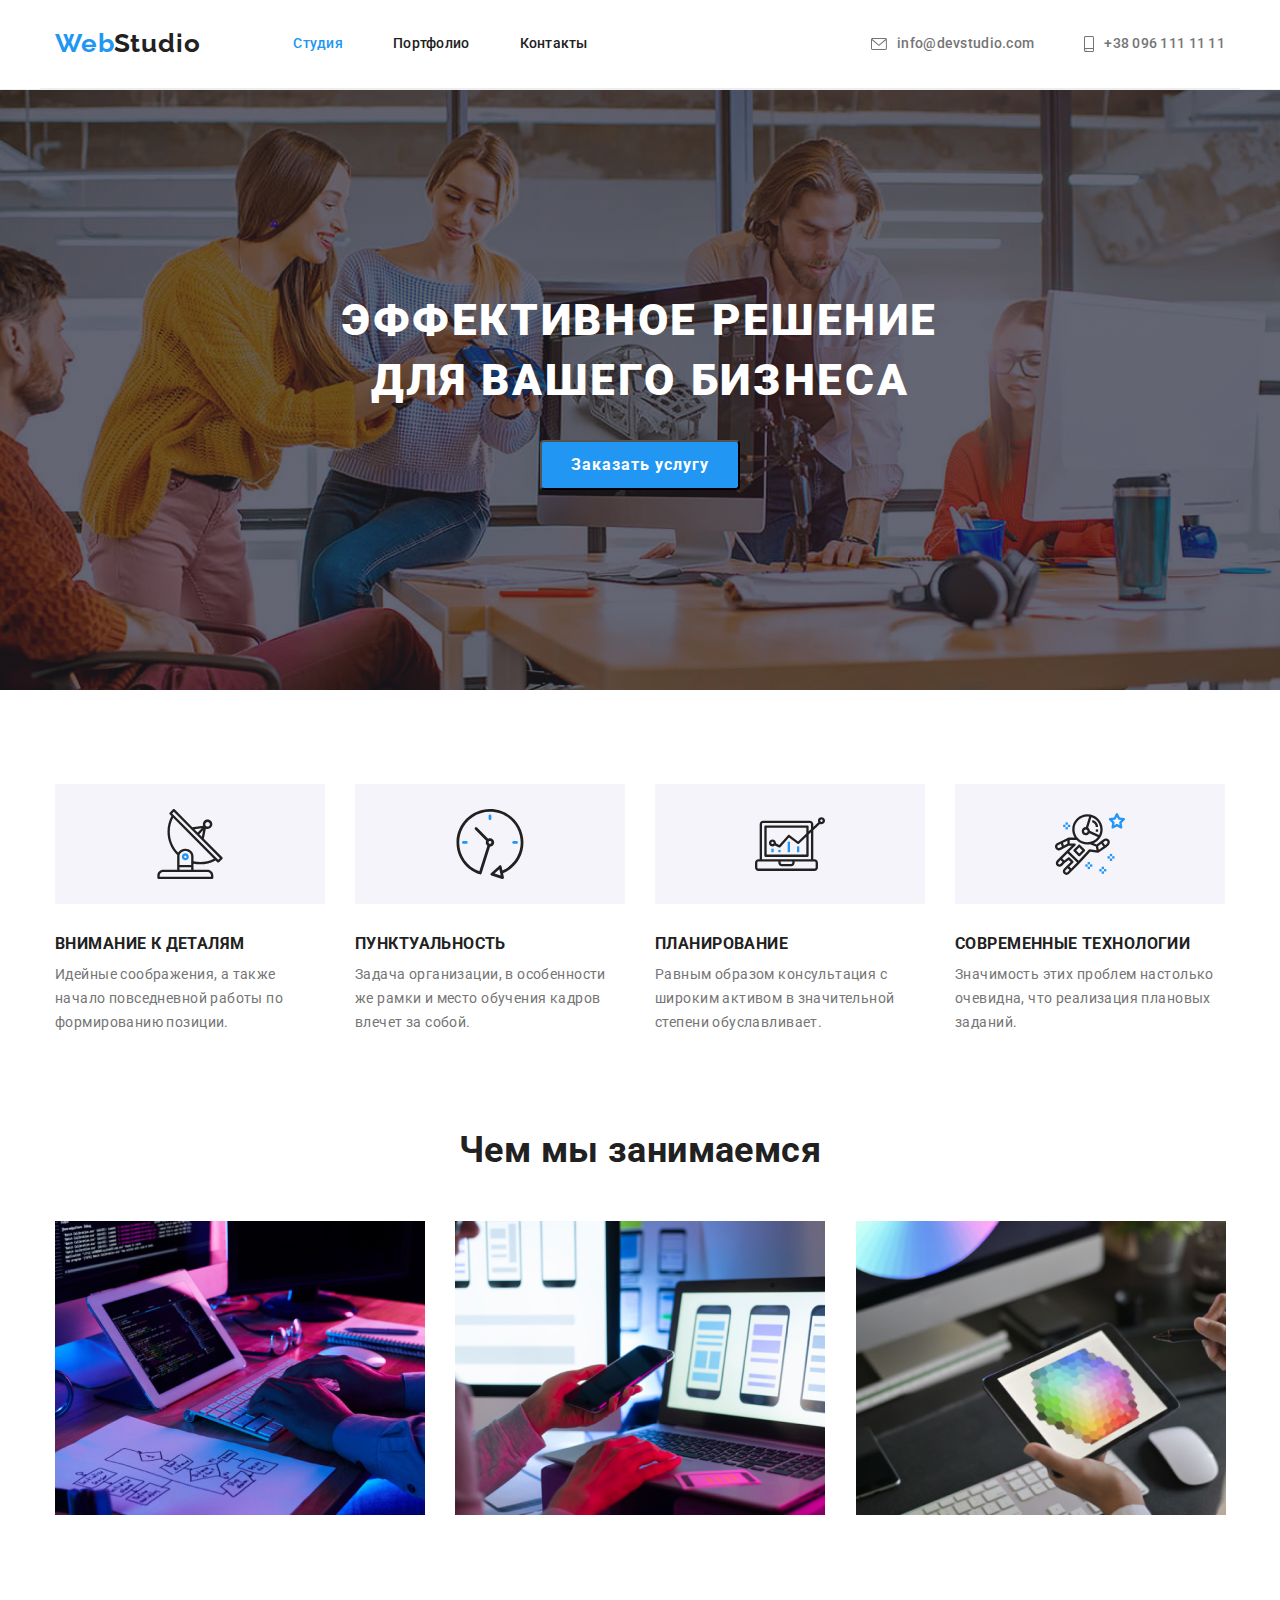
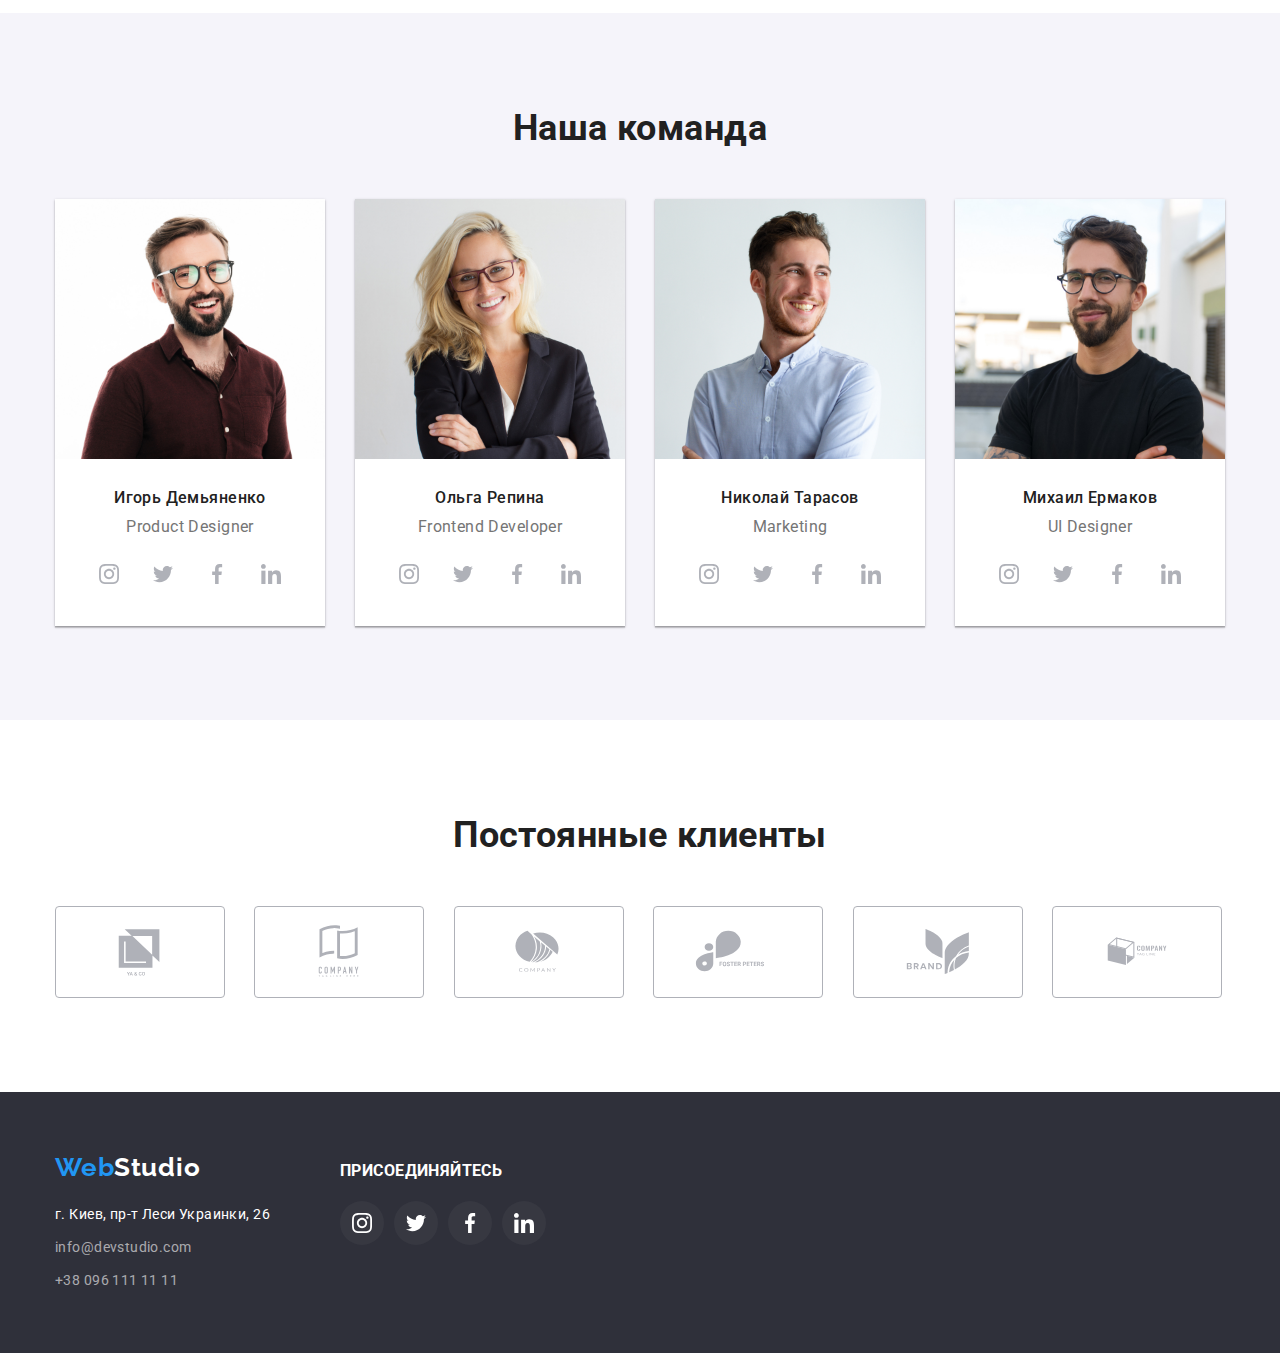
==== index.html @ 9cc6665e "клонувала попередню роботу" ====
<!DOCTYPE html>
<html lang="ru">
    <head>
        <meta charset="UTF-8">
        <meta http-equiv="X-UA-Compatible" content="IE=edge">
        <meta name="viewport" content="width=device-width, initial-scale=1.0">
        <title>homework#4</title>
        <link href="https://fonts.googleapis.com/css2?family=Raleway:wght@700&family=Roboto:wght@400;500;700;900&display=swap"
            rel="stylesheet">
            <link rel="stylesheet" href="https://cdnjs.cloudflare.com/ajax/libs/modern-normalize/1.1.0/modern-normalize.min.css">
            <link rel="stylesheet" href="./css/style.css"/>
    </head>
    <body class="page">
        <!-- Шапка -->
        <header class="header"> 
          <div class="container header">
              <nav class="site-nav">
                  <a class="logo" href="">
                      <span class="logo-accent">Web</span>
                      <span class="logo-black">Studio</span>
                  </a>

                  <ul class="link-list">
                      <li><a id="studio" class="link" href="./index.html">Студия</a></li>
                      <li><a class="link" href="./portfolio.html">Портфолио</a></li>
                      <li><a class="link" href="./index.html">Контакты</a></li>
                  </ul>
              </nav>
              <ul class="contact"> 
                  <li><a class="contact-link icon-envelope" href="mailto:info@devstudio.com">
                          <svg class="envelope">
                              <use href="./images/icons.svg#icon-envelope-icon"></use>
                          </svg>
                          info@devstudio.com 
                      </a>
                  </li>
                  <li><a class="contact-link icon-smartphone" href="tel:+380961111111">
                          <svg class="smartphone">
                              <use href="./images/icons.svg#icon-smartphone-icon"></use>
                          </svg>
                          +38 096 111 11 11
                      </a>
                  </li>
              </ul>
          </div>
      </header>
         <!-- Унікальний контент -->
        <main>
            <!-- Герой -->
            <section class="hero">
                <div class="container">
                  <h1 class="hero-title">ЭФФЕКТИВНОЕ РЕШЕНИЕ ДЛЯ ВАШЕГО БИЗНЕСА</h1>
        
                  <button class="button" type="button" data-modal-open>
                    Заказать услугу
                  </button>
                </div>
              </section>
                
                <!-- Футерс -->
                <section class="section features">
                    <div class="container">
                      <h2 class="section-title hidden">Преимущества</h2>
                      <ul class="features-list">
                        <li>
                          <div class="features-icons">
                            <svg width="70px" height="70px">
                              <use href="./images/icons.svg#icon-antenna-icon"></use>
                            </svg>
                          </div>
                          <h3 class="title">ВНИМАНИЕ К ДЕТАЛЯМ</h3>
                          <p>
                            Идейные соображения, а также начало повседневной работы по
                            формированию позиции.
                          </p>
                        </li>
                        <li>
                          <div class="features-icons">
                            <svg width="70px" height="70px">
                              <use href="./images/icons.svg#icon-clock-icon"></use>
                            </svg>
                          </div>
                          <h3 class="title">ПУНКТУАЛЬНОСТЬ</h3>
                          <p>
                            Задача организации, в особенности же рамки и место обучения
                            кадров влечет за собой.
                          </p>
                        </li>
                        <li>
                          <div class="features-icons">
                            <svg width="70px" height="70px">
                              <use href="./images/icons.svg#icon-diagram-icon"></use>
                            </svg>
                          </div>
                          <h3 class="title">ПЛАНИРОВАНИЕ</h3>
                          <p>
                            Равным образом консультация с широким активом в значительной
                            степени обуславливает.
                          </p>
                        </li>
                        <li>
                          <div class="features-icons">
                            <svg width="70px" height="70px">
                              <use href="./images/icons.svg#icon-astronaut-icon"></use>
                            </svg>
                          </div>
                          <h3 class="title">СОВРЕМЕННЫЕ ТЕХНОЛОГИИ</h3>
                          <p>
                            Значимость этих проблем настолько очевидна, что реализация
                            плановых заданий.
                          </p>
                        </li>
                      </ul>
                    </div>
                </section>
            
            <!-- Робота  -->
            
            <section class="section work">
                <div class="container">
                <h2 class="section-title">Чем мы занимаемся</h2>

                
                    <ul class="work-list">
                        <li>
                            <img src="./images/box1.jpg" alt="Пише код" width="370">
                        </li>
                        <li>
                            <img src="./images/img2.jpg" alt="Сворює інтерфейс" width="370">
                        </li>
                        <li>
                            <img src="./images/box3.jpg" alt="підбирає колір" width="370">
                        </li>
                    </ul>
                </div>
            </section>
           <!-- Staff -->
            
            <section class="section-staff">
                <div class="container">
                <h2 class="section-title">Наша команда</h2>
                <ul class="staff-name">
                    <li class="staff-persons">
                                <img src="./images/team1.jpg" alt="Фото працівника" width="270">
                                <div class="staff-box">
                                    <h3 class="name">Игорь Демьяненко</h3>
                                    <p class="position">Product Designer</p>
                                    <ul class="social-team">
                                        <li><a class="person-link" href="">
                                                <svg class="instagram" width="20px" height="20px">
                                                    <use href="./images/icons.svg#icon-instagram-icon"></use>
                                                </svg>
                                            </a>
                                        </li>
                                        <li><a class="person-link" href="">
                                                <svg class="twitter" width="20px" height="20px">
                                                    <use href="./images/icons.svg#icon-twitter-icon"></use>
                                                </svg>
                                            </a>
                                        </li>
                                        <li><a class="person-link" href="">
                                                <svg class="facebook" width="20px" height="20px">
                                                    <use href="./images/icons.svg#icon-facebook-icon"></use>
                                                </svg>
                                            </a>
                                        </li>
                                        <li><a class="person-link" href="">
                                                <svg class="linkedin" width="20px" height="20px">
                                                    <use href="./images/icons.svg#icon-linkedin-icon"></use>
                                                </svg>
                                            </a>
                                        </li>
                                    </ul>
                                </div>
                            </li>
                        <li class="staff-persons">
                            <img src="./images/team2.jpg" alt="Фото працівника" width="270">
                            <div class="staff-box">
                              <h3 class="name">Ольга Репина</h3>
                              <p class="position">Frontend Developer</p>
                              <ul class="social-team">
                                <li>
                                  <a class="person-link" href="">
                                    <svg class="instagram" width="20px" height="20px">
                                      <use href="./images/icons.svg#icon-instagram-icon"></use>
                                    </svg>
                                  </a>
                                </li>
                                <li>
                                  <a class="person-link" href="">
                                    <svg class="twitter" width="20px" height="20px">
                                      <use href="./images/icons.svg#icon-twitter-icon"></use>
                                    </svg>
                                  </a>
                                </li>
                                <li>
                                  <a class="person-link" href="">
                                    <svg class="facebook" width="20px" height="20px">
                                      <use href="./images/icons.svg#icon-facebook-icon"></use>
                                    </svg>
                                  </a>
                                </li>
                                <li>
                                  <a class="person-link" href="">
                                    <svg class="linkedin" width="20px" height="20px">
                                      <use href="./images/icons.svg#icon-linkedin-icon"></use>
                                    </svg>
                                  </a>
                                </li>
                              </ul>
                            </div>
                          </li>
                          <li class="staff-persons">
                            <img src="./images/team3.jpg" alt="Фото працівника" width="270">
                    
                            <div class="staff-box">
                              <h3 class="name">Николай Тарасов</h3>
                              <p class="position">Marketing</p>
                              <ul class="social-team">
                                <li>
                                  <a class="person-link" href="">
                                    <svg class="instagram" width="20px" height="20px">
                                      <use href="./images/icons.svg#icon-instagram-icon"></use>
                                    </svg>
                                  </a>
                                </li>
                                <li>
                                  <a class="person-link" href="">
                                    <svg class="twitter" width="20px" height="20px">
                                      <use href="./images/icons.svg#icon-twitter-icon"></use>
                                    </svg>
                                  </a>
                                </li>
                                <li>
                                  <a class="person-link" href="">
                                    <svg class="facebook" width="20px" height="20px">
                                      <use href="./images/icons.svg#icon-facebook-icon"></use>
                                    </svg>
                                  </a>
                                </li>
                                <li>
                                  <a class="person-link" href="">
                                    <svg class="linkedin" width="20px" height="20px">
                                      <use href="./images/icons.svg#icon-linkedin-icon"></use>
                                    </svg>
                                  </a>
                                </li>
                              </ul>
                            </div>
                          </li>
                          <li class="staff-persons">
                            <img src="./images/team4.jpg" alt="Фото працівника" width="270">
                        
                            <div class="staff-box">
                              <h3 class="name">Михаил Ермаков</h3>
                              <p class="position">UI Designer</p>
                              <ul class="social-team">
                                <li>
                                  <a class="person-link" href="">
                                    <svg class="instagram" width="20px" height="20px">
                                      <use href="./images/icons.svg#icon-instagram-icon"></use>
                                    </svg>
                                  </a>
                                </li>
                                <li>
                                  <a class="person-link" href="">
                                    <svg class="twitter" width="20px" height="20px">
                                      <use href="./images/icons.svg#icon-twitter-icon"></use>
                                    </svg>
                                  </a>
                                </li>
                                <li>
                                  <a class="person-link" href="">
                                    <svg class="facebook" width="20px" height="20px">
                                      <use href="./images/icons.svg#icon-facebook-icon"></use>
                                    </svg>
                                  </a>
                                </li>
                                <li>
                                  <a class="person-link" href="">
                                    <svg class="linkedin" width="20px" height="20px">
                                      <use href="./images/icons.svg#icon-linkedin-icon"></use>
                                    </svg>
                                  </a>
                                </li>
                              </ul>
                            </div>
                          </li>
                        </ul>
                      </div>
                    </section>
              <!-- Постійні клієнти -->
    <section class="section clients">
    <div class="container">
      <h2 class="section-title">Постоянные клиенты</h2>
      <ul class="clients-icons">
        <li>
          <a class="client-link" href="" rel="noopener noreferrer">
            <svg class="logo" width="106px" height="60px">
              <use href="./images/icons.svg#icon-Logo-client1"></use>
            </svg>
          </a>
        </li>
        <li>
          <a class="client-link" href="" rel="noopener noreferrer">
            <svg class="logo" width="106px" height="60px">
              <use href="./images/icons.svg#icon-Logo-client2"></use>
            </svg>
          </a>
        </li>
        <li>
          <a class="client-link" href="" rel="noopener noreferrer">
            <svg class="logo" width="106px" height="60px">
              <use href="./images/icons.svg#icon-Logo-client3"></use>
            </svg>
          </a>
        </li>
        <li>
          <a class="client-link" href="" rel="noopener noreferrer">
            <svg class="logo" width="106px" height="60px">
              <use href="./images/icons.svg#icon-Logo-client4"></use>
            </svg>
          </a>
        </li>
        <li>
          <a class="client-link" href="" rel="noopener noreferrer">
            <svg class="logo" width="106px" height="60px">
              <use href="./images/icons.svg#icon-Logo-client5"></use>
            </svg>
          </a>
        </li>
        <li>
          <a class="client-link" href="" rel="noopener noreferrer">
            <svg class="logo" width="106px" height="60px">
              <use href="./images/icons.svg#icon-Logo-client6"></use>
            </svg>
          </a>
        </li>
      </ul>
    </div>
  </section>
</main>
        <!-- Підвал -->
        <footer class="page-footer">
            <div class="container footer">
                <div class="address-footer">
                    <a class="logo-footer" href="">
                        <span class="logo-accent">Web</span>
                        <span class="logo-white">Studio</span>
                    </a>
                    
                    <address>
                        <ul class="adress-list">
                            <li><a  class="text-info" href="" rel="noopener noreferrer" target="_blank">г. Киев, пр-т Леси Украинки, 26</a></li>
                            <li>
                                <a class="info" href="mailto:info@devstudio.com">info@devstudio.com</a>
                            </li>
                            <li>
                                <a class="info" href="tel:+380961111111">+38 096 111 11 11</a>
                            </li>
                        </ul>
                    </address>
                </div>

                <div class="social-footer">
                    <h3 class="title">ПРИСОЕДИНЯЙТЕСЬ</h3>
                    <ul class="social-links">
                        <li><a class="link-icon" href="">
                                <svg class="instagram-footer" width="20px" height="20px">
                                    <use href="./images/icons.svg#icon-instagram-icon"></use>
                                </svg>
                            </a></li>
                        <li><a class="link-icon" href="">
                                <svg class="twitter-footer" width="20px" height="20px">
                                    <use href="./images/icons.svg#icon-twitter-icon"></use>
                                </svg>
                            </a>
                        </li>
                        <li><a class="link-icon" href="">
                                <svg class="facebook-footer" width="20px" height="20px">
                                    <use href="./images/icons.svg#icon-facebook-icon"></use>
                                </svg>
                            </a>
                        </li>
                        <li><a class="link-icon" href="">
                                <svg class="linkedin-footer" width="20px" height="20px">
                                    <use href="./images/icons.svg#icon-linkedin-icon"></use>
                                </svg>
                            </a>
                        </li>
                    </ul>
                </div>

            </div>
        </footer>
    </body>
</html>
---- css/style.css ----
/* основной цвет background: #212121; --title-text-color */

/* неактивные контакты, абзац и вторичный  background: #757575; --primari-text-color */

/* основной фон страницы background: #FFFFFF; --primari-white-color */

/* акцент background: #2196F3;--accent-color */
/* ховер героя backgraund: #188CE8; --hover-button */

/* фон шапки bgrcolor: #ececec; --header-bgrcolor */
/* фон героя и футер background: #2F303A; --hero-bgrcolor */
/* фон команда background: #F5F4FA; --staff-bdrcolor */

/* контакты в футере background: #FFFFFF99;   rgba(0, 0, 0, 0.6); --contact-footer */
/* bg-icon-footer: #ffffff0a; rgba(255, 255, 255, 0.1); --bg-icon-footer */
/* Border: #eeeeee; --border-box */
/* Bg-icon: #afb1b8; --bg-icon */
:root {
  --title-text-color: #212121;
  --primari-text-color: #757575;
  --primari-white-color: #ffffff;
  --accent-color: #2196f3;
  --header-bgrcolor: #ececec;
  --hero-bgrcolor: #2f303a;
  --staff-bdrcolor: #f5f4fa;
  --contact-footer: #ffffff99;
  --bg-icon-footer: #ffffff0a;
  --hover-button: #188ce8;
  --border-box: #eeeeee;
  --bg-icon: #afb1b8;
}

.page {
  background-color: var(--primari-white-color);
  color: var(--primari-text-color);

  font-family: Roboto, sans-serif;
  font-weight: 400;
  font-size: 14px;
  line-height: 1.17;
  letter-spacing: 0.03em;
}

ul {
  list-style: none;
  padding-left: 0px;
  margin-top: 0px;
  margin-bottom: 0px;
}
p {
  margin-top: 0px;
  margin-bottom: 0px;
}
img {
  display: block;
}

/* Header */
.header {
  border-bottom: 1px solid var(--border-box);
}
.container {
  width: 1200px;
  padding-left: 15px;
  padding-right: 15px;
  margin-left: auto;
  margin-right: auto;
}
/* Site-nav */
.logo-accent {
  margin-right: -4px;
  color: var(--accent-color);
}
.logo-black {
  color: var(--title-text-color);
}
.logo-white {
  color: var(--primari-white-color);
}

.logo-accent,
.logo-black,
.logo-white {
  font-family: Raleway, sans-serif;
  font-weight: 700;
  font-size: 26px;
  line-height: 1.17;
  letter-spacing: 0.03em;
}
.logo {
  display: inline-block;
}
.container.header {
  display: flex;
  align-items: center;
}
.site-nav {
  display: flex;
  align-items: center;
}
.link-list,
.contact {
  display: flex;
  margin: 0px;
  padding: 0px;
}
.link-list {
  margin-left: 93px;
}
.link-list .link,
.contact .contact-link {
  display: inline-flex;
  padding-top: 32px;
  padding-bottom: 32px;
}
.site-nav .link {
  color: var(--title-text-color);
}
.link-list li + li {
  margin-left: 50px;
}
.site-nav .link:hover,
.site-nav .link:focus {
  color: var(--accent-color);
}
.link {
  position: relative;
}


#studio {
  color: var(--accent-color);
}
#studio::after {
  display: block;
}
#portfolio {
  color: var(--accent-color);
}
#portfolio::after {
  display: block;
}

/* Contact */

.site-nav,
.contact {
  font-weight: 500;
  font-size: 14px;
  line-height: 1.7;
  letter-spacing: 0.02em;
}
.contact-link {
  display: inline-flex;
  align-items: center;
  color: var(--primari-text-color);
}
.contact li + li {
  margin-left: 50px;
}
.contact {
  margin-left: auto;
}
.contact .contact-link:hover,
.contact .contact-link:focus {
  color: var(--accent-color);
}

.envelope {
  width: 16px;
  height: 12px;
  margin-right: 10px;
  fill: var(--primari-text-color);
}
.icon-envelope:hover .envelope,
.icon-envelope:focus .envelope {
  fill: var(--accent-color);
}

.smartphone {
  width: 10px;
  height: 16px;
  margin-right: 10px;
  fill: var(--primari-text-color);
}
.icon-smartphone:hover .smartphone,
.icon-smartphone:focus .smartphone {
  fill: var(--accent-color);
}
a {
  text-decoration: none;
}

/* Hero */
.hero {
  padding-top: 200px;
  padding-bottom: 200px;
  text-align: center;
  margin-left: auto;
  margin-right: auto;
  max-width: 1600px;
  background-image: linear-gradient(
      to right,
      rgba(47, 48, 58, 0.4),
      rgba(47, 48, 58, 0.4)
    ),
    url(../images/hero-icon.jpg);
  background-color: var(--hero-bgrcolor);
  background-position: center;
  background-size: cover;
  background-repeat: no-repeat;
}

.hero-title {
  color: var(--primari-white-color);
  font-weight: 900;
  font-size: 44px;
  line-height: 1.37;
  letter-spacing: 0.06em;
  width: 696px;
  margin: 0px auto 30px auto;
}

/* Section */
.work-list {
  padding-left: 0px;
}

h2 {
  font-weight: 700;
  font-size: 36px;
  text-align: center;
}

/* Features */
.section.features,
.section-project {
  padding-top: 94px;
  padding-bottom: 94px;
  
}
.section-title {
  color: var(--title-text-color);
  margin-top: 0px;
  margin-bottom: 50px;
  text-align: center;
}
.section-title.hidden {
  position: absolute;
  width: 1px;
  height: 1px;
  margin: -1px;
  border: 0;
  padding: 0;
  white-space: nowrap;
  clip-path: inset(100%);
  clip: rect(0 0 0 0);
  overflow: hidden;
}
.features-list {
  display: flex;
  margin-top: 0px;
}
.features-list li {
  width: 270px;
}
.features-list li:not(:nth-last-child(1)) {
  margin-right: 30px;
}
.features-list .title {
  color: var(--title-text-color);
  font-weight: 700;
  margin-top: 0px;
  margin-bottom: 10px;
}
.features-list p {
  line-height: 1.71;
}

.features-icons {
  display: inline-flex;
  justify-content: center;
  align-items: center;
  width: 270px;
  height: 120px;
  margin-bottom: 30px;
  border: none;
  background-color: var(--staff-bdrcolor);
}

/* Work */
.section.work {
  padding-bottom: 94px;
}
.work-list li {
  display: inline-block;
  margin-right: -3px;
}
.work-list li + li {
  margin-left: 30px;
}

/* Staff */
.section-staff {
  padding-top: 94px;
  padding-bottom: 94px;
  background-color: var(--staff-bdrcolor);
}
.staff-name {
  display: flex;
  padding-left: 0px;
  margin-top: 0px;
  margin-bottom: 0px;
  
}
.staff-persons {
  background-color: var(--primari-white-color);
  box-shadow: 0px 1px 3px #00000033, 0px 1px 1px #00000024,
    0px 2px 1px #0000001f;
}
.staff-persons:not(:first-child) {
  margin-left: 30px;
}
.staff-box {
  padding: 30px 32px;
}
.staff-box .name {
  color: var(--title-text-color);
  font-weight: 500;
  font-size: 16px;
  margin-top: 0px;
  margin-bottom: 10px;
  text-align: center;
}
.staff-name .position {
  font-size: 16px;
  text-align: center;
  margin-bottom: 16px;
}

.social-team {
  display: inline-flex;
  justify-content: center;
}
.social-team li + li {
  margin-left: 10px;
}
.person-link {
  display: inline-flex;
  justify-content: center;
  align-items: center;
  width: 44px;
  height: 44px;
  background-color: var(--primari-white-color);
  border-radius: 50%;
}
.person-link:hover,
.person-link:focus {
  background-color: var(--accent-color);
}

.instagram,
.twitter,
.facebook,
.linkedin {
  fill: var(--bg-icon);
}
.person-link:hover .instagram,
.person-link:focus .instagram,
.person-link:hover .twitter,
.person-link:focus .twitter,
.person-link:hover .facebook,
.person-link:focus .facebook,
.person-link:hover .linkedin,
.person-link:focus .linkedin,
.person-link:focus .icon-linkedin-icon {
  fill: var(--primari-white-color);
}

/* Clients */
.section.clients {
  padding: 94px 0px;
}
.clients-icons li + li {
  margin-left: 30px;
}
.clients-icons li {
  display: inline-flex;
}
.client-link {
  display: flex;
  justify-content: center;
  align-items: center;
  width: 170px;
  height: 92px;
  border: 1px solid var(--bg-icon);
  margin-right: -4px;
  border-radius: 4px;
}
/* .clients-icons:hover .client-link.one,
.clients-icons:focus .client-link.one {
  border: 1px solid var(--accent-color);
} */
.client-link:hover,
.client-link:focus {
  border: 1px solid var(--accent-color);
}
.logo {
  fill: var(--bg-icon);
}
.client-link:hover .logo,
.client-link:focus .logo {
  fill: var(--accent-color);
}

/* Footer */

.page-footer {
  padding-top: 60px;
  padding-bottom: 60px;

  background-color: var(--hero-bgrcolor);
}
.container.footer {
  display: flex;
  align-items: baseline;
}
.logo-footer {
  display: block;
  margin-bottom: 20px;
}
.adress-list {
  padding-left: 0px;
}
.adress-list li + li {
  margin-top: 9px;
}
.adress-list .text-info {
  color: var(--primari-white-color);
  font-style: normal;
  line-height: 1.71;
}
.adress-list .info {
  color: var(--contact-footer);
  font-style: normal;
  line-height: 1.71;
}
.adress-list .info:hover,
.adress-list .info:focus {
  color: var(--accent-color);
}

.social-footer .title {
  color: var(--primari-white-color);
  font-weight: 700;
  margin-top: 0px;
  margin-bottom: 20px;
}
.social-footer {
  margin-left: 70px;
}
.social-links {
  display: inline-flex;
  justify-content: center;
}
.social-links li + li {
  margin-left: 10px;
}
.link-icon {
  display: inline-flex;
  justify-content: center;
  align-items: center;
  width: 44px;
  height: 44px;
  background-color: var(--bg-icon-footer);
  border-radius: 50%;
}

.instagram-footer,
.twitter-footer,
.facebook-footer,
.linkedin-footer {
  fill: var(--primari-white-color);
}

.link-icon:hover,
.link-icon:focus {
  background-color: var(--accent-color);
}
/* .social-links:focus .footer-icons {
  background-color: var(--accent-color);
} */
/* Button */
.button {
  width: 200px;
  height: 50px;

  color: var(--primari-white-color);
  background-color: var(--accent-color);
  border-radius: 4px;
  font-weight: 700;
  font-size: 16px;
  line-height: 1.88;
  letter-spacing: 0.06em;
  cursor: pointer;
  text-align: center;
  
}
.button:hover,
.button:focus {
  background-color: var(--hover-button);
}

.buttons {
font-family: inherit; /*Наследование шрифта через родителя */
font-weight: 500;
font-size: 16px;
line-height: 1.6;
text-align: center;
letter-spacing: 0.03em;
background-color: var(--staff-bdrcolor);
padding: 6px 22px;
border-radius: 4px;
border: 0px;
cursor: pointer;
}
.buttons:hover,
.buttons:focus {
  color: var(--primari-white-color);
  background-color: var(--accent-color);
  box-shadow: 0px 2px 2px 0px #0000001f, 0px 1px 2px 0px #00000014,
    0px 3px 1px 0px #0000001a;
}

/* PORTFOLIO */
/* Filter */

.filter {
  width: 611px;
  height: 54px;
  margin: 94px auto 34px;
}
.project {
  margin-bottom: 94px;
}
.buttons-filter {
  margin: 0px auto 50px;
  display: flex;
  justify-content: center;
}
.buttons-filter li + li {
  margin-left: 8px;
}

/* Project */
.text-box {
  padding: 20px 24px;
  border-right: 1px solid var(--border-box);
  border-bottom: 1px solid var(--border-box);
  border-left: 1px solid var(--border-box);
}
.project-name {
  color: var(--title-text-color);
  font-weight: 700;
  font-size: 18px;
  line-height: 2;
  vertical-align: top;
  text-align: left;
  letter-spacing: 0.06em;
  margin-top: 0px;
  margin-bottom: 4px;
}

.project-text {
  color: var(--primari-white-color);
}

.project-direction {
  font-size: 16px;
  line-height: 1.88;
  text-align: left;
  vertical-align: top;
  letter-spacing: 0.03em;

  color: var(--primari-text-color);
}

.project-text:hover {
  color: var(--primari-white-color);
  background-color: var(--accent-color);
}
.project-list {
  display: flex;
  flex-wrap: wrap;
}
.project-list li:not(:nth-of-type(3n)) {
  margin-right: 30px;
}
.project-list li:not(:nth-last-child(-n + 3)) {
  margin-bottom: 30px;
}
.project-card a {
  display: block;
}
.project-card a:hover,
.project-card a:focus {
  box-shadow: 1px 4px 6px 0px #00000029, 0px 4px 4px 0px #0000000f,
    0px 1px 1px 0px #0000001f;
}
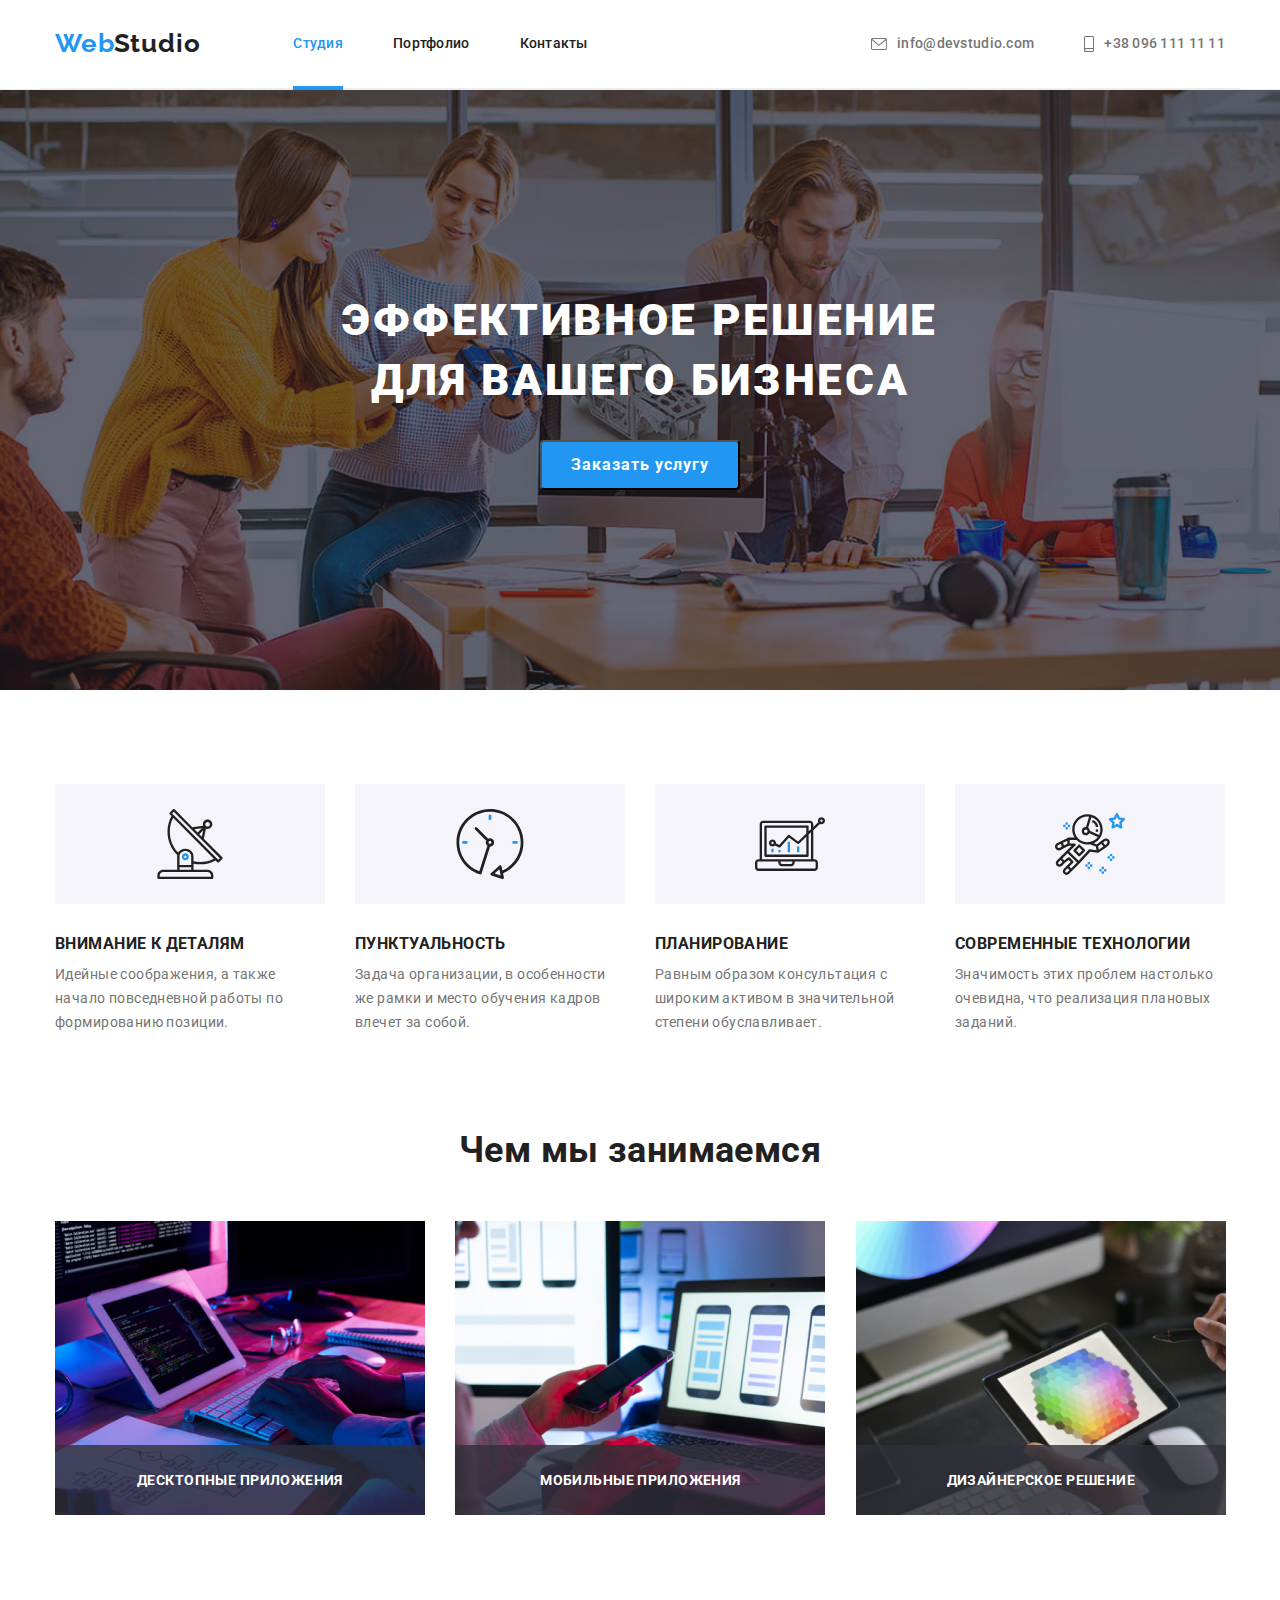
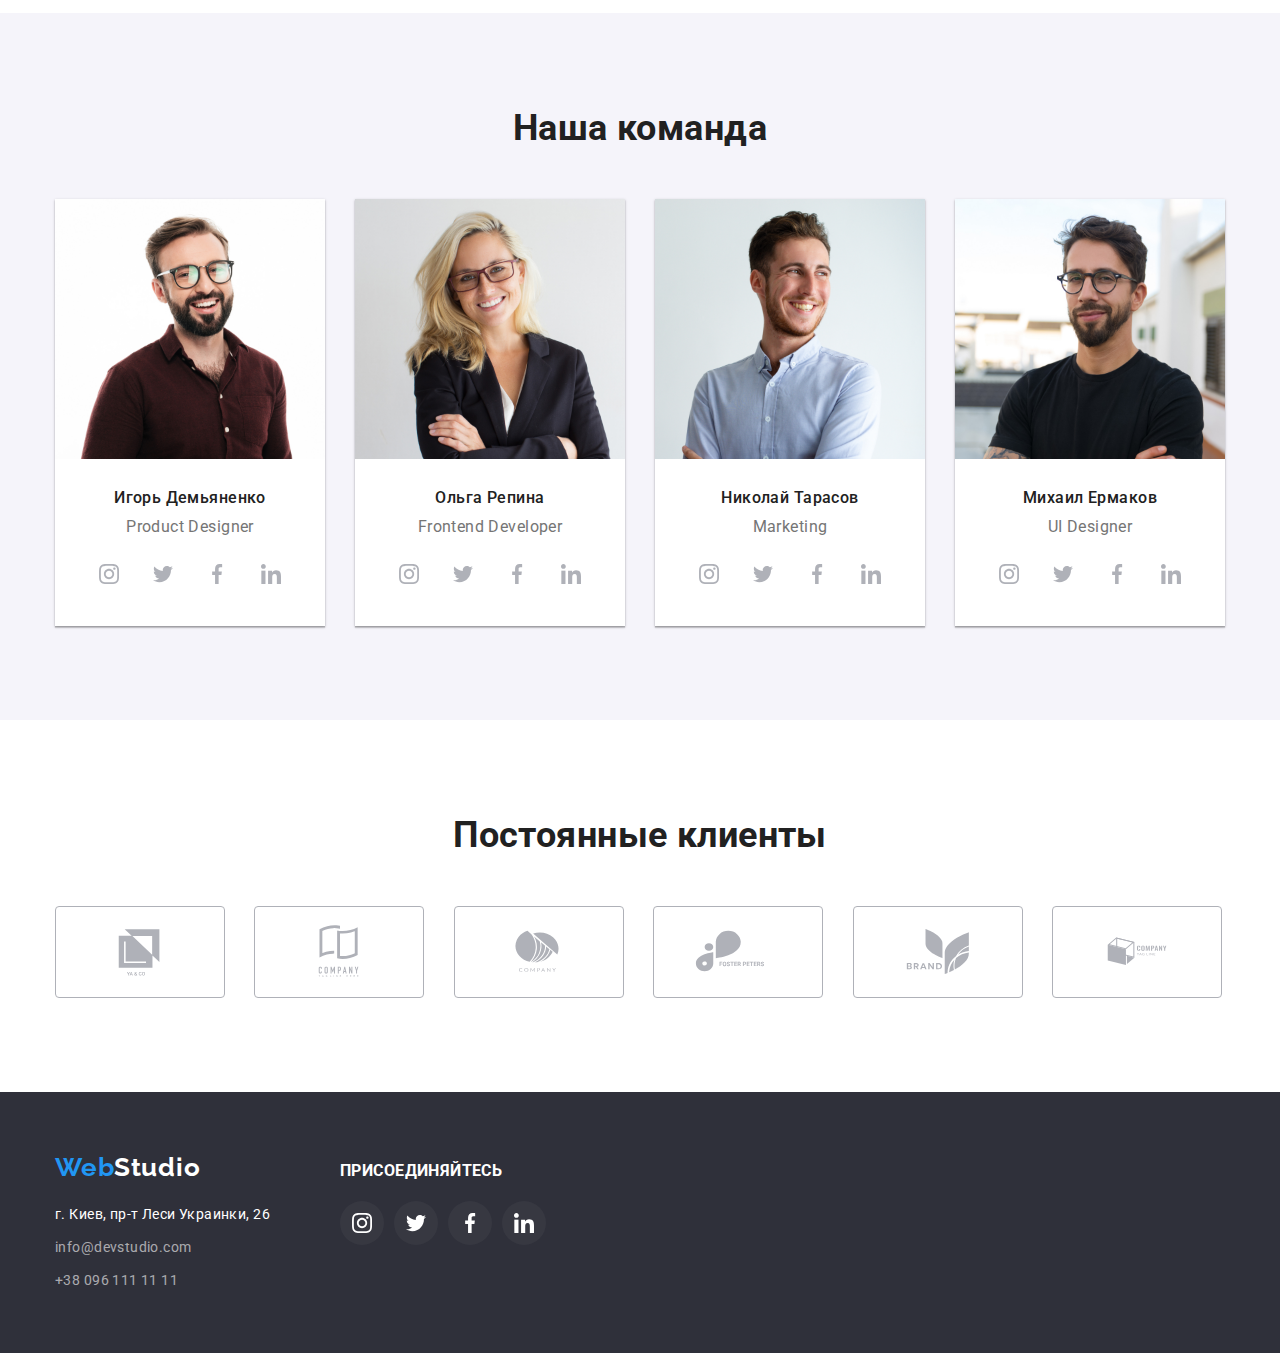
==== commit f049ac25: "завершила роботу" ====
--- a/index.html
+++ b/index.html
@@ -4,15 +4,15 @@
         <meta charset="UTF-8">
         <meta http-equiv="X-UA-Compatible" content="IE=edge">
         <meta name="viewport" content="width=device-width, initial-scale=1.0">
-        <title>homework#4</title>
+        <title>homework#5</title>
         <link href="https://fonts.googleapis.com/css2?family=Raleway:wght@700&family=Roboto:wght@400;500;700;900&display=swap"
             rel="stylesheet">
             <link rel="stylesheet" href="https://cdnjs.cloudflare.com/ajax/libs/modern-normalize/1.1.0/modern-normalize.min.css">
             <link rel="stylesheet" href="./css/style.css"/>
     </head>
     <body class="page">
-        <!-- Шапка -->
-        <header class="header"> 
+      <!-- Шапка -->
+      <header class="header"> 
           <div class="container header">
               <nav class="site-nav">
                   <a class="logo" href="">
@@ -21,10 +21,10 @@
                   </a>
 
                   <ul class="link-list">
-                      <li><a id="studio" class="link" href="./index.html">Студия</a></li>
-                      <li><a class="link" href="./portfolio.html">Портфолио</a></li>
-                      <li><a class="link" href="./index.html">Контакты</a></li>
-                  </ul>
+                    <li><a id="studio" class="link" href="./index.html">Студия</a></li>
+                    <li><a class="link" href="./portfolio.html">Портфолио</a></li>
+                    <li><a class="link" href="./index.html">Контакты</a></li>
+                </ul>
               </nav>
               <ul class="contact"> 
                   <li><a class="contact-link icon-envelope" href="mailto:info@devstudio.com">
@@ -44,7 +44,7 @@
               </ul>
           </div>
       </header>
-         <!-- Унікальний контент -->
+          <!-- Унікальний контент -->
         <main>
             <!-- Герой -->
             <section class="hero">
@@ -123,18 +123,27 @@
                 
                     <ul class="work-list">
                         <li>
+                          <div class="work-box">
                             <img src="./images/box1.jpg" alt="Пише код" width="370">
-                        </li>
-                        <li>
+                            <p class="work-text">ДЕСКТОПНЫЕ ПРИЛОЖЕНИЯ</p>
+                          </div>
+                        </li>
+                        <li>
+                          <div class="work-box">
                             <img src="./images/img2.jpg" alt="Сворює інтерфейс" width="370">
-                        </li>
-                        <li>
+                            <p class="work-text">МОБИЛЬНЫЕ ПРИЛОЖЕНИЯ</p>
+                          </div>
+                        </li>
+                        <li>
+                          <div class="work-box">
                             <img src="./images/box3.jpg" alt="підбирає колір" width="370">
+                            <p class="work-text">ДИЗАЙНЕРСКОЕ РЕШЕНИЕ</p>
+                          </div>
                         </li>
                     </ul>
                 </div>
             </section>
-           <!-- Staff -->
+              <!-- Staff -->
             
             <section class="section-staff">
                 <div class="container">
--- a/css/style.css
+++ b/css/style.css
@@ -28,6 +28,8 @@
   --hover-button: #188ce8;
   --border-box: #eeeeee;
   --bg-icon: #afb1b8;
+  --bg-overflay: #2196f3e5;
+  --timing-function: cubic-bezier(0.4, 0, 0.2, 1);
 }
 
 .page {
@@ -113,32 +115,54 @@
   padding-top: 32px;
   padding-bottom: 32px;
 }
-.site-nav .link {
+/* / .site-nav .link { 
   color: var(--title-text-color);
 }
-.link-list li + li {
-  margin-left: 50px;
-}
+
 .site-nav .link:hover,
 .site-nav .link:focus {
   color: var(--accent-color);
+}   */
+.link-list .link {
+  color: var(--title-text-color);
+
+  transition: color 250ms var(--timing-function);
+}
+.link-list li + li {
+  margin-left: 50px;
+}
+.link-list .link:hover,
+.link-list .link:focus {
+  color: var(--accent-color);
 }
 .link {
   position: relative;
 }
-
+.link::after {
+  content: "";
+
+  position: absolute;
+  left: 0px;
+  bottom: -2px;
+
+  display: block;
+  width: 100%;
+  height: 4px;
+  background-color: var(--accent-color);
+  opacity: 0;
+}
 
 #studio {
   color: var(--accent-color);
 }
 #studio::after {
-  display: block;
+  opacity: 1;
 }
 #portfolio {
   color: var(--accent-color);
 }
 #portfolio::after {
-  display: block;
+  opacity: 1;
 }
 
 /* Contact */
@@ -299,6 +323,22 @@
 .work-list li + li {
   margin-left: 30px;
 }
+.work-box {
+    position: relative;
+  }
+  .work-text {
+    position: absolute;
+    bottom: 0;
+    display: flex;
+    justify-content: center;
+    align-items: center;
+    width: 100%;
+    height: 70px;
+  
+    font-weight: 700;
+    color: var(--primari-white-color);
+    background: #2f303acc;
+  }
 
 /* Staff */
 .section-staff {
@@ -551,7 +591,6 @@
 .buttons-filter li + li {
   margin-left: 8px;
 }
-
 /* Project */
 .text-box {
   padding: 20px 24px;
@@ -571,10 +610,6 @@
   margin-bottom: 4px;
 }
 
-.project-text {
-  color: var(--primari-white-color);
-}
-
 .project-direction {
   font-size: 16px;
   line-height: 1.88;
@@ -585,25 +620,109 @@
   color: var(--primari-text-color);
 }
 
-.project-text:hover {
-  color: var(--primari-white-color);
-  background-color: var(--accent-color);
-}
 .project-list {
   display: flex;
   flex-wrap: wrap;
 }
+
 .project-list li:not(:nth-of-type(3n)) {
   margin-right: 30px;
 }
 .project-list li:not(:nth-last-child(-n + 3)) {
   margin-bottom: 30px;
 }
-.project-card a {
+.project-link {
   display: block;
-}
-.project-card a:hover,
-.project-card a:focus {
+  box-shadow: none;
+  transition: box-shadow 250ms var(--timing-function);
+}
+.project-link:hover,
+.project-link:focus {
   box-shadow: 1px 4px 6px 0px #00000029, 0px 4px 4px 0px #0000000f,
     0px 1px 1px 0px #0000001f;
+}
+/* Overflay */
+.project-description {
+  position: relative;
+  overflow: hidden;
+}
+.project-description::before {
+  content: "";
+  position: absolute;
+  width: 100%;
+  height: 100%;
+
+  transform: translateY(100%);
+  transition: transform 250ms var(--timing-function);
+
+  background-color: var(--bg-overflay);
+}
+.project-link:hover .project-description::before,
+.project-link:focus .project-description::before {
+  transform: translateY(0);
+}
+.description {
+  position: absolute;
+  top: 50%;
+  left: 50%;
+  transform: translate(-50%, 100%);
+  transition: transform 250ms var(--timing-function);
+
+  width: 322px;
+  font-size: 18px;
+  line-height: 1.56em;
+  color: var(--primari-white-color);
+}
+.project-link:hover .description,
+.project-link:focus .description {
+  transform: translate(-50%, -50%);
+}
+
+/* Modal window */
+.backdrop {
+  position: fixed;
+  top: 0;
+  left: 0;
+  width: 100%;
+  height: 100%;
+
+  background-color: #000000a0;
+  opacity: 1;
+  transition: opacity 250ms var(--timing-function);
+}
+.backdrop.is-hidden {
+  opacity: 0;
+  pointer-events: none;
+}
+.backdrop.is-hidden .modal {
+  transform: translate(-50%, -50%) scale(1.1);
+}
+.modal {
+  position: absolute;
+  top: 50%;
+  left: 50%;
+  transform: translate(-50%, -50%) scale(1);
+  transition: transform 250ms var(--timing-function),
+    scale 250ms var(--timing-function);
+
+  width: 528px;
+  height: 581px;
+
+  background-color: #fff;
+}
+.button-close {
+  position: absolute;
+  top: 0;
+  right: 0;
+  width: 30px;
+  height: 30px;
+  margin-top: 8px;
+  margin-right: 8px;
+  border: none;
+  background-color: #ffffff00;
+}
+.button-close svg {
+  position: absolute;
+  bottom: 0;
+  left: 0;
 }